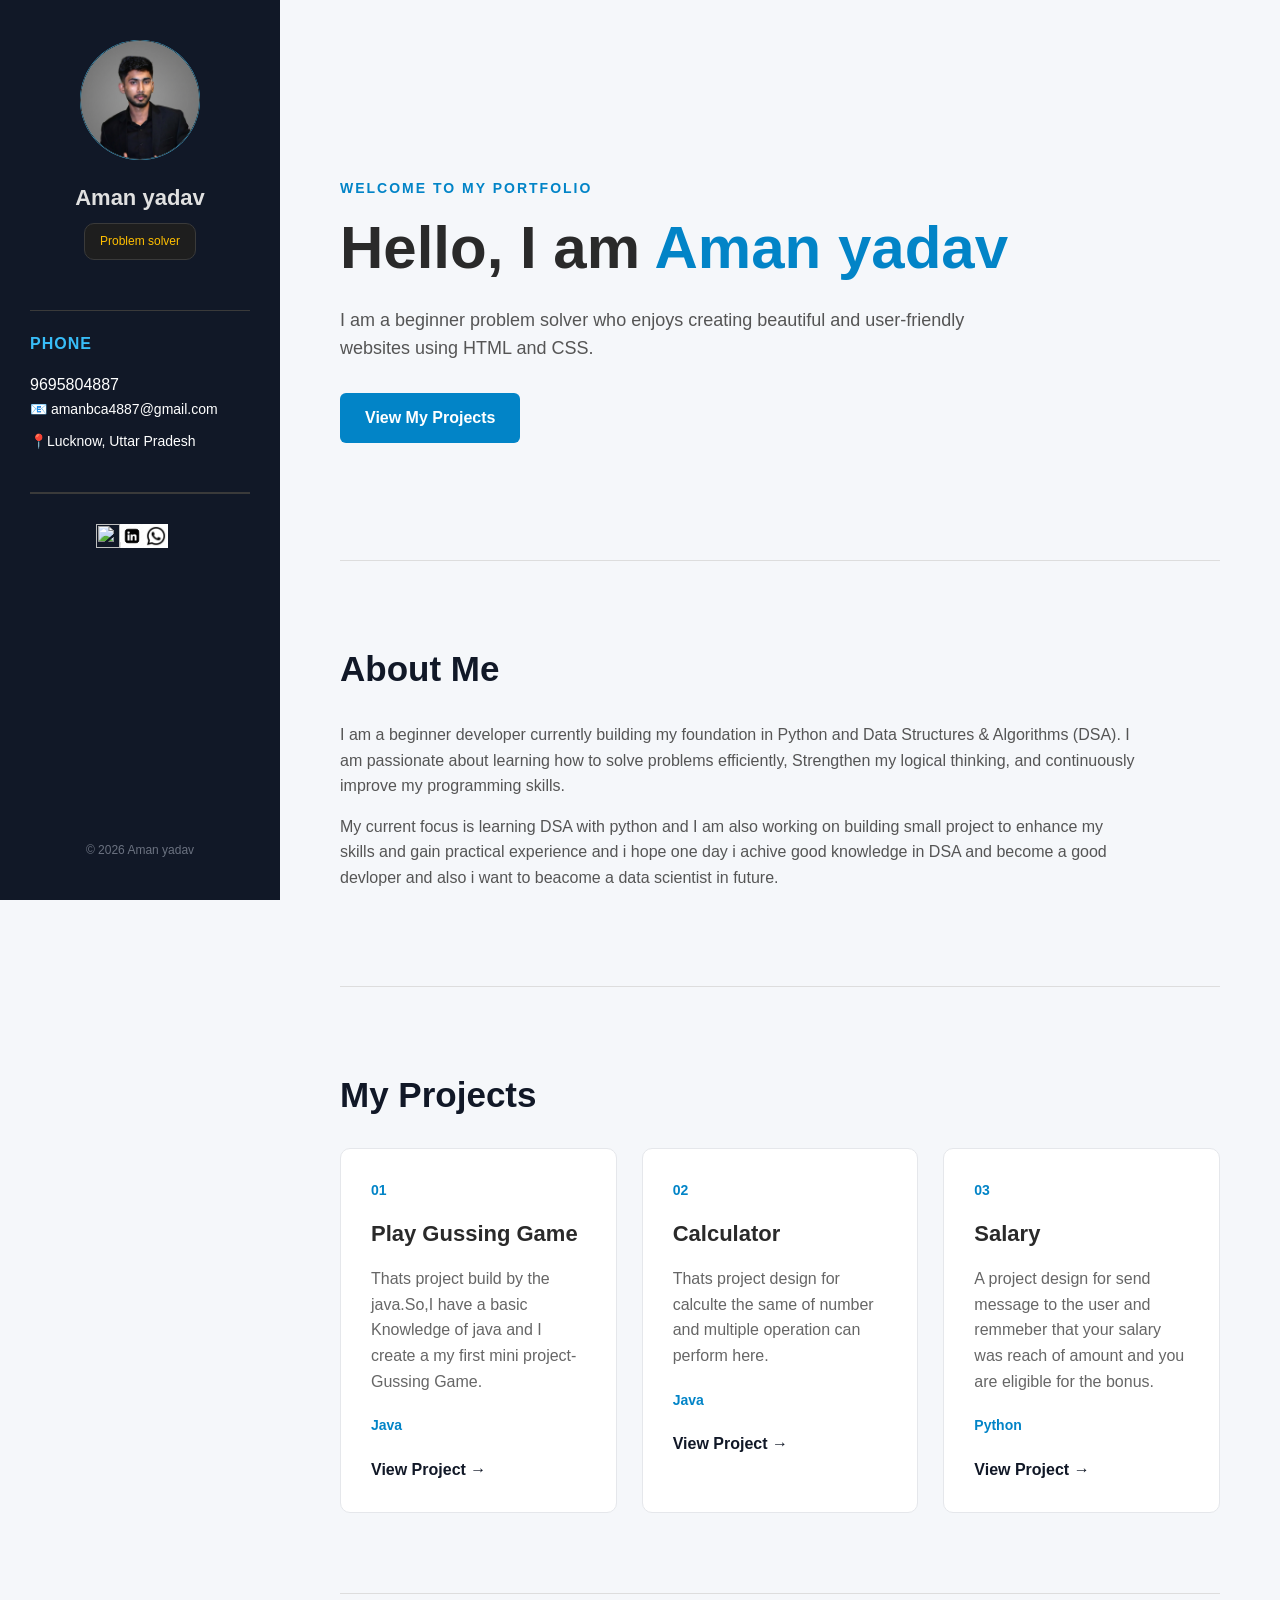
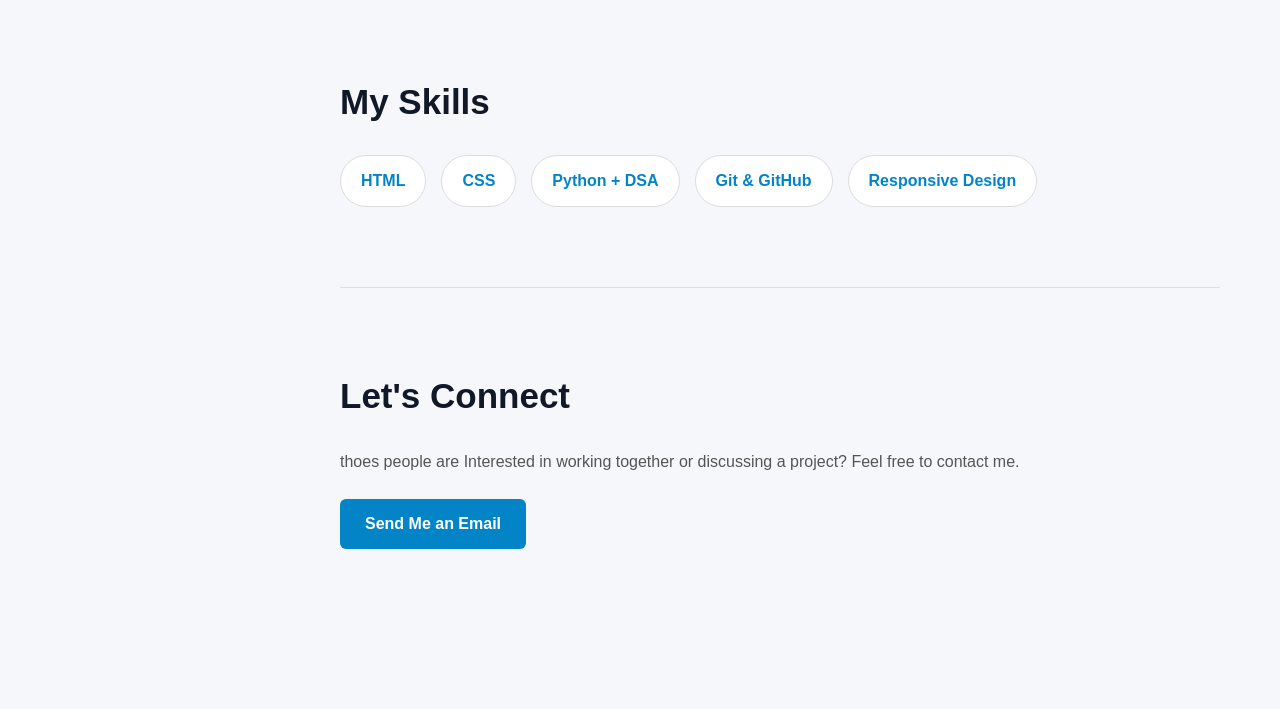
==== index.html @ 8617339e "Initial commit" ====
<!DOCTYPE html>
<html lang="en">
<head>
    <meta charset="UTF-8">
    <meta name="viewport" content="width=device-width, initial-scale=1.0">

    <title>My Portfolio</title>

    <!-- Connect CSS -->
    <link rel="stylesheet" href="style.css">
</head>

<body>

    <!-- LEFT SIDEBAR -->
    <aside class="sidebar">

        <!-- Name -->
        <div class="profile">
            <div class="profile-image">
                <img src="./aman.png" alt="profile image">
            </div>
            <h1>Aman yadav</h1>
            <p>Problem solver</p>
        </div>

        <!-- Idenification -->
        <div class="contact-info">
            <h3>Phone</h3>
                <a href="tel:9695804887">9695804887</a>
            <p>
                📧
                <a href="mailto:amanbca4887@gmail.com">
                    amanbca4887@gmail.com
                </a>
            </p>
            <p>📍Lucknow, Uttar Pradesh</p>
        </div>

        <!-- Social Media -->
         <div class="social-media">

            <a href="https://github.com/Aman1y1"><img src="https://images.seeklogo.com/logo-png/30/1/github-logo-png_seeklogo-304612.png"></a>
            <a href="https://www.linkedin.com/in/aman-yadav-132b3a354"><img src="aman.jpeg/linsvg.jpg"></a>
            <a href="https://wa.me/919695804887"><img src="aman.jpeg/whatssvg.webp"></a>
        </div>

        <footer>
            <p>© 2026 Aman yadav</p>
        </footer>

    </aside>


    <!-- MAIN CONTENT -->
    <main class="main-content">

        <!-- HOME -->
        <section class="hero">
            <p class="small-title">WELCOME TO MY PORTFOLIO</p>

            <h2>
                Hello, I am <span>Aman yadav</span>
            </h2>

            <p>
                I am a beginner problem solver who enjoys creating
                beautiful and user-friendly websites using HTML and CSS.
            </p>

            <a href="#projects" class="button">
                View My Projects
            </a>
        </section>


        <!-- ABOUT -->
        <section class="section">
            <h2>About Me</h2>

            <p>
                I am a beginner developer currently building my foundation in Python and Data Structures & Algorithms (DSA).
                I am passionate about learning how to solve problems efficiently,
                Strengthen my logical thinking, and continuously improve my programming skills.
            </p>

            <p>
                My current focus is learning DSA with python and 
                I am also working on building small project to enhance my skills and gain practical experience
                and i hope one day i achive good knowledge in DSA and become a good devloper and also i want to beacome a data scientist in future.
            </p>
        </section>


        <!-- PROJECTS -->
        <section class="section" id="projects">

            <h2>My Projects</h2>

            <div class="projects">

                <!-- Project 1 -->
                <div class="project-card">
                    <div class="project-number">01</div>

                    <h3>Play Gussing Game</h3>

                    <p>
                        Thats project build by the java.So,I have a basic Knowledge of java
                        and I create a my first mini project- Gussing Game.
                    </p>

                    <p class="technologies">
                        Java
                    </p>

                    <a href="aman.jpeg/Screenshot (31).png" class="project-link">
                    View Project →
                    </a>
                </div>


                <!-- Project 2 -->
                <div class="project-card">
                    <div class="project-number">02</div>

                    <h3>Calculator</h3>

                    <p>
                        Thats project design for calculte the same of number 
                        and multiple operation can perform here.
                    </p>

                    <p class="technologies">
                        Java
                    </p>

                    <a href="aman.jpeg/Screenshot (32).png" class="project-link">
                    View Project →
                    </a>
                </div>


                <!-- Project 3 -->
                <div class="project-card">
                    <div class="project-number">03</div>

                    <h3>Salary</h3>

                    <p>
                        A project design for send message to the user and remmeber that 
                        your salary was reach of amount and you are eligible for the bonus.  

                    </p>

                    <p class="technologies">
                        Python
                    </p>

                    <a href="aman.jpeg/Screenshot (33).png" class="project-link">
                    View Project →
                    </a>
                </div>

            </div>

        </section>


        <!-- SKILLS -->
        <section class="section">

            <h2>My Skills</h2>

            <div class="skills">

                <div class="skill">HTML</div>
                <div class="skill">CSS</div>
                <div class="skill">Python + DSA</div>
                <div class="skill">Git & GitHub</div>
                <div class="skill">Responsive Design</div>

            </div>

        </section>


        <!-- CONTACT -->
        <section class="section contact">

            <h2>Let's Connect</h2>

            <p>
                thoes people are Interested in working together or discussing a project?
                Feel free to contact me.
            </p>

            <a href="mailto:amanbca4887@gmail.com" class="button">
                Send Me an Email
            </a>

        </section>

    </main>

</body>
</html>
---- style.css ----
/* ------------------------------
   BASIC RESET
------------------------------ */

* {
    margin: 0;
    padding: 0;
    box-sizing: border-box;
}

html {
    scroll-behavior: smooth;
}

body {
    font-family: Arial, Helvetica, sans-serif;
    background-color: #f5f7fa;
    color: #2a2a2a;
    line-height: 1.6;
}


/* ------------------------------
   LEFT SIDEBAR
------------------------------ */

.sidebar {
    position: fixed;
    left: 0;
    top: 0;

    width: 280px;
    height: 100vh;

    background-color: #111827;
    color: white;

    padding: 40px 30px;

    display: flex;
    flex-direction: column;
}


/* Profile */

.profile {
    text-align: center;
    margin-bottom: 20px;
    border-radius:1px solid #3a3a3a;
}

.profile-image img{
    height:120px;
    width:120px;
    border-radius:50%;
    border:1px solid #3a3a3a;
}
.profile-image {
    width: 120px;
    height: 120px;

    margin: 0 auto 20px;

    border-radius: 50%;

    background-color: #38bdf8;
    color: #111827;

    display: flex;
    align-items: center;
    justify-content: center;

    font-size: 30px;
    font-weight: bold;
}

.profile h1 {
    color:#e0e0e0;
    font-size:22px;

}

.profile p {
    font-size:12px;
    background-color:#1e1e1e;
    border-radius:10px;
    padding:8px 15px;
    border:1px solid #3a3a3a;
    color: #FFBF00;
    display:inline-block;
    margin-top:8px;
}


/* Contact */

.contact-info{
    border-top:1px solid #3a3a3a;
    padding-top:20px;
    margin-top:30px;

}
.social-media {
    margin-bottom: 40px;
}

.sidebar h3 {
    color: #38bdf8;
    margin-bottom: 15px;
    font-size: 16px;
    text-transform: uppercase;
    letter-spacing: 1px;
}

.contact-info p {
    margin-bottom: 10px;
    font-size: 14px;
}

.contact-info a {
    color: white;
    text-decoration: none;
}

.contact-info a:hover {
    color: #38bdf8;
}


/* Social Media */

.social-media {
    margin-top:30px;
    display: flex;
    border-top:2px solid #3a3a3a;
    padding-top:20px;
    text-align:center;
}

.social-media img {
    height:24px;
    width:24px; 
    margin-top:10px;
    margin-left:275%;
}


.social-media a:hover {
    color: #38bdf8;
    padding-top: 5px;
}


/* Footer */

.sidebar footer {
    margin-top: auto;
    text-align: center;
    color: #6b7280;
    font-size: 12px;
}


/* ------------------------------
   MAIN CONTENT
------------------------------ */

.main-content {
    margin-left: 280px;
    padding: 60px;
}


/* ------------------------------
   HERO SECTION
------------------------------ */

.hero {
    min-height: 500px;

    display: flex;
    flex-direction: column;
    justify-content: center;

    max-width: 900px;
}

.small-title {
    color: #0284c7;
    font-size: 14px;
    font-weight: bold;
    letter-spacing: 2px;
    margin-bottom: 15px;
}

.hero h2 {
    font-size: 60px;
    line-height: 1.1;
    margin-bottom: 25px;
}

.hero h2 span {
    color: #0284c7;
}

.hero p:not(.small-title) {
    max-width: 650px;
    font-size: 18px;
    color: #555;
    margin-bottom: 30px;
}


/* ------------------------------
   BUTTON
------------------------------ */

.button {
    display: inline-block;

    width: fit-content;

    background-color: #0284c7;
    color: white;

    padding: 12px 25px;

    border-radius: 6px;

    text-decoration: none;
    font-weight: bold;

    transition: 0.3s;
}

.button:hover {
    background-color: #0369a1;
    transform: translateY(-2px);
}


/* ------------------------------
   SECTIONS
------------------------------ */

.section {
    max-width: 1000px;
    padding: 80px 0;
    border-top: 1px solid #ddd;
}

.section h2 {
    font-size: 35px;
    margin-bottom: 25px;
    color: #111827;
}

.section > p {
    max-width: 800px;
    color: #555;
    margin-bottom: 15px;
}


/* ------------------------------
   PROJECTS
------------------------------ */

.projects {
    display: grid;

    grid-template-columns:
        repeat(3, 1fr);

    gap: 25px;
}

.project-card {
    background-color: white;

    padding: 30px;

    border-radius: 10px;

    border: 1px solid #e5e7eb;

    transition: 0.3s;
}

.project-card:hover {
    transform: translateY(-8px);

    box-shadow:
        0 15px 30px rgba(0, 0, 0, 0.1);
}

.project-number {
    color: #0284c7;
    font-size: 14px;
    font-weight: bold;
    margin-bottom: 15px;
}

.project-card h3 {
    font-size: 22px;
    margin-bottom: 15px;
}

.project-card p {
    color: #666;
    margin-bottom: 20px;
}

.project-card .technologies {
    color: #0284c7;
    font-size: 14px;
    font-weight: bold;
}

.project-link {
    color: #111827;
    text-decoration: none;
    font-weight: bold;
}

.project-link:hover {
    color: #0284c7;
}


/* ------------------------------
   SKILLS
------------------------------ */

.skills {
    display: flex;
    flex-wrap: wrap;
    gap: 15px;
}

.skill {
    background-color: white;

    padding: 12px 20px;

    border: 1px solid #ddd;
    border-radius: 30px;

    color: #0284c7;

    font-weight: bold;
}


/* ------------------------------
   CONTACT
------------------------------ */

.contact {
    padding-bottom: 100px;
}

.contact p {
    margin-bottom: 25px;
}


/* ------------------------------
   RESPONSIVE DESIGN
------------------------------ */

@media (max-width: 900px) {

    .sidebar {
        position: relative;

        width: 100%;
        height: auto;

        padding: 30px;
    }

    .sidebar footer {
        margin-top: 30px;
    }

    .main-content {
        margin-left: 0;
        padding: 40px 25px;
    }

    .hero {
        min-height: 400px;
    }

    .hero h2 {
        font-size: 45px;
    }

    .projects {
        grid-template-columns: 1fr 1fr;
    }
}


@media (max-width: 600px) {

    .hero h2 {
        font-size: 36px;
    }

    .section h2 {
        font-size: 30px;
    }

    .projects {
        grid-template-columns: 1fr;
    }

    .main-content {
        padding: 25px 20px;
    }
}
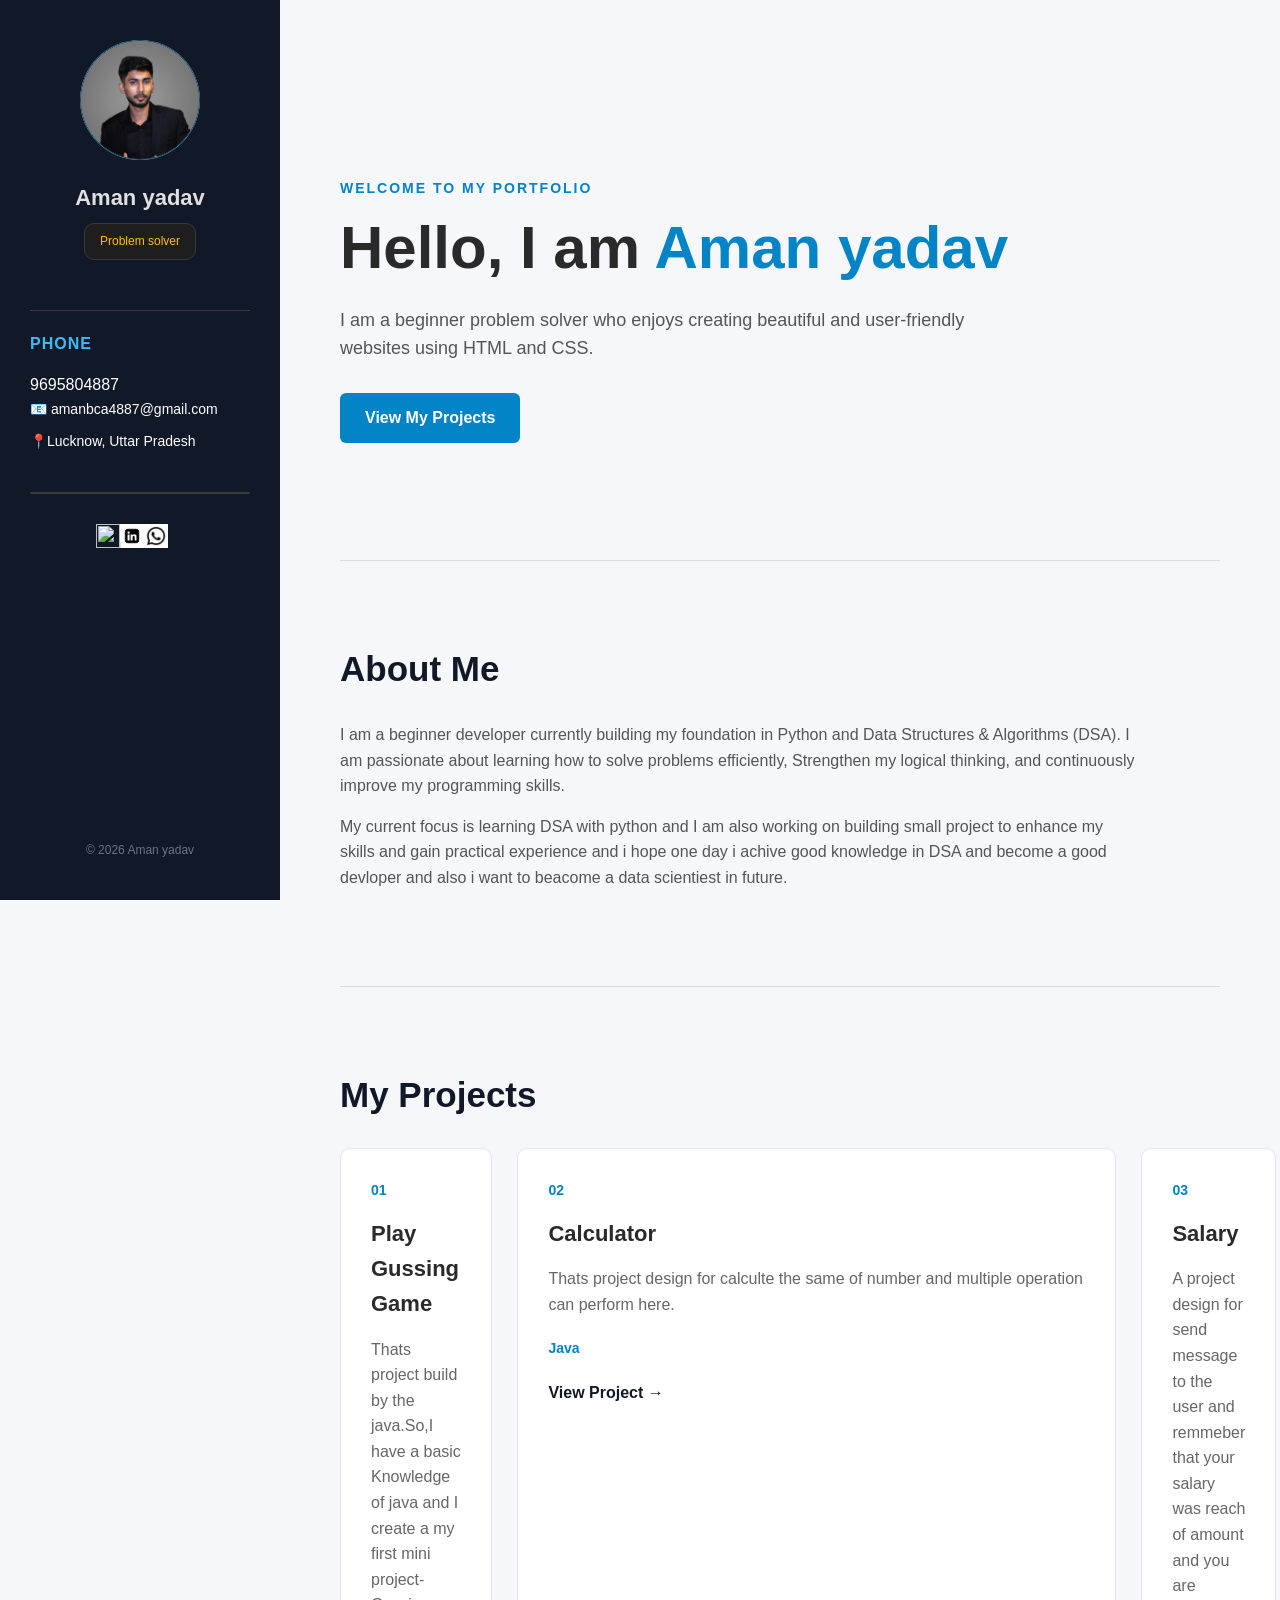
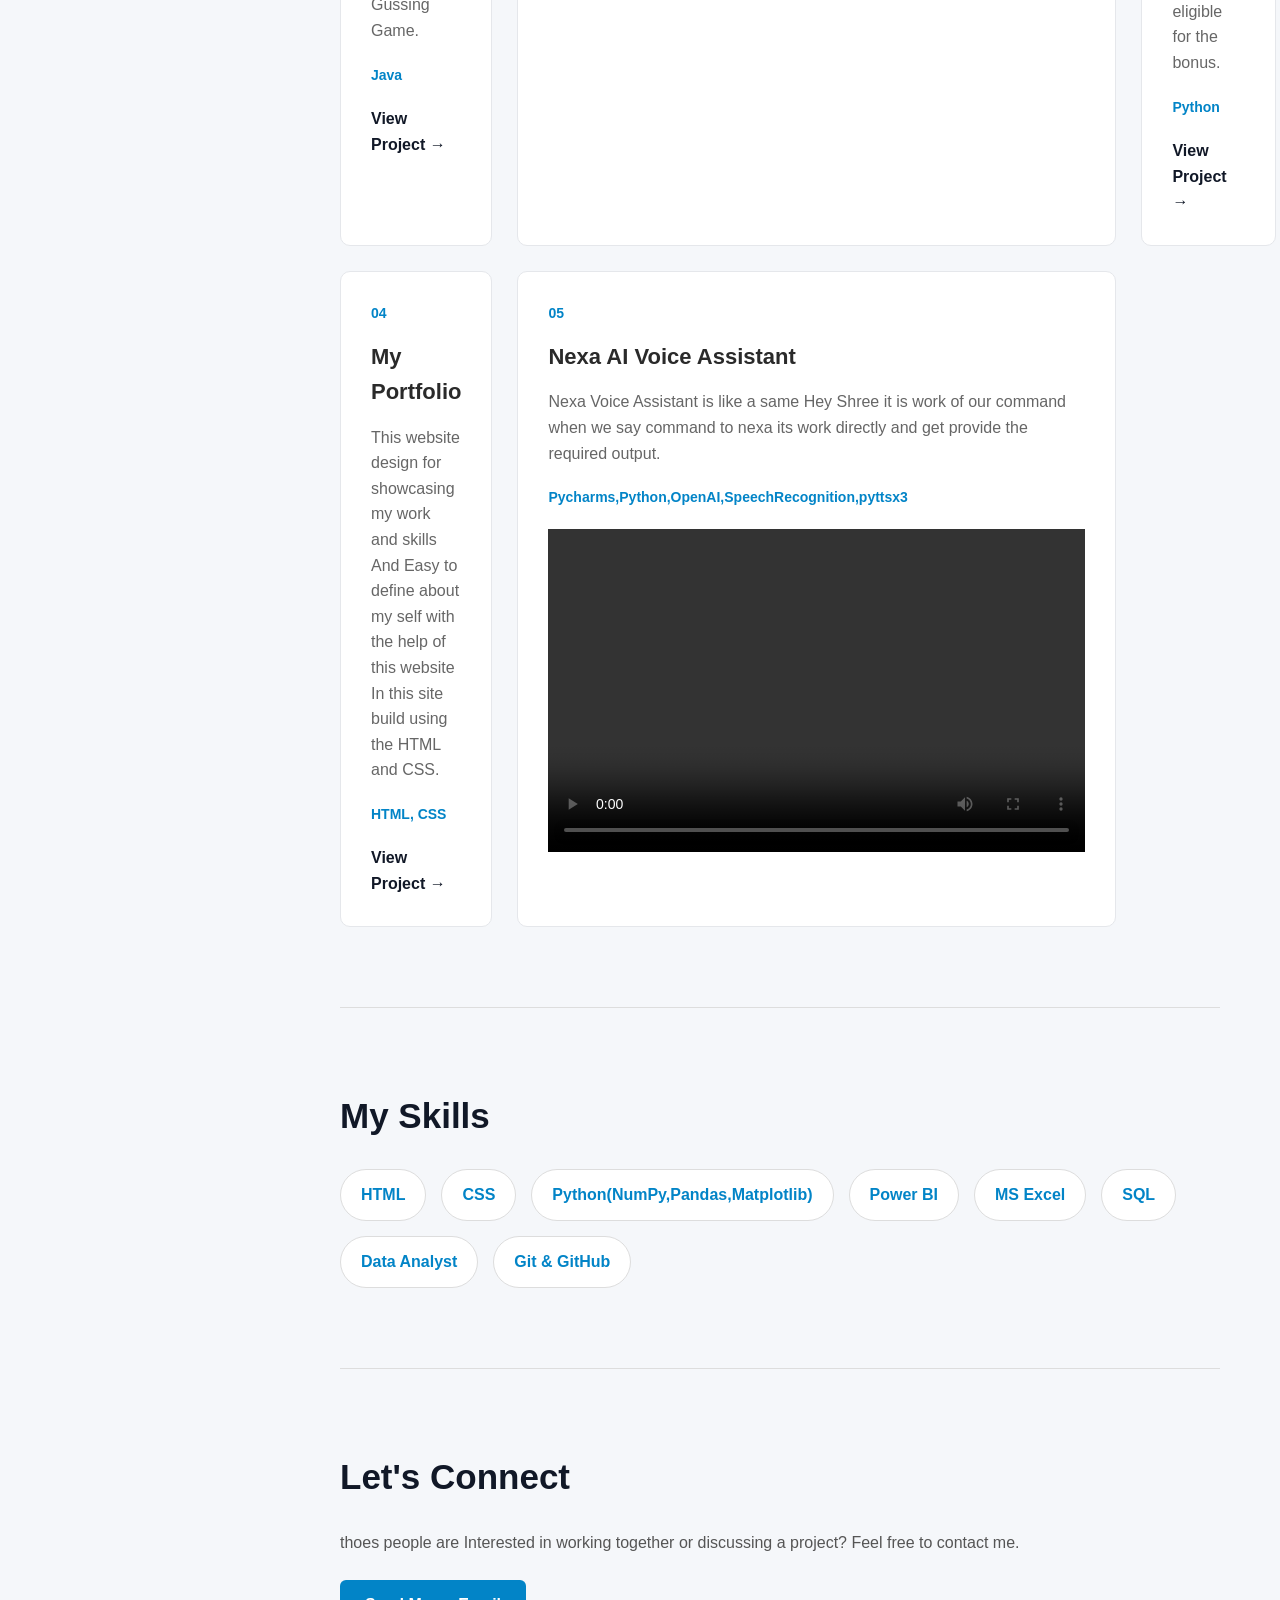
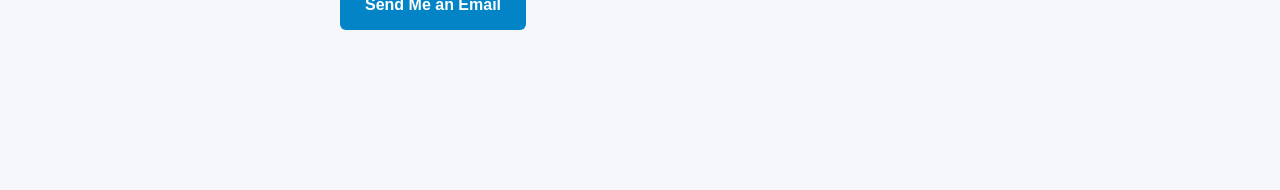
==== commit 05b7c5b3: "updateed portfolio" ====
--- a/index.html
+++ b/index.html
@@ -38,7 +38,7 @@
         </div>
 
         <!-- Social Media -->
-         <div class="social-media">
+        <div class="social-media">
 
             <a href="https://github.com/Aman1y1"><img src="https://images.seeklogo.com/logo-png/30/1/github-logo-png_seeklogo-304612.png"></a>
             <a href="https://www.linkedin.com/in/aman-yadav-132b3a354"><img src="aman.jpeg/linsvg.jpg"></a>
@@ -87,7 +87,7 @@
             <p>
                 My current focus is learning DSA with python and 
                 I am also working on building small project to enhance my skills and gain practical experience
-                and i hope one day i achive good knowledge in DSA and become a good devloper and also i want to beacome a data scientist in future.
+                and i hope one day i achive good knowledge in DSA and become a good devloper and also i want to beacome a data scientiest in future.
             </p>
         </section>
 
@@ -161,6 +161,50 @@
                     View Project →
                     </a>
                 </div>
+                
+                <!-- Project 4 -->
+                <div class="project-card">
+                    <div class="project-number">04</div>
+
+                    <h3>My Portfolio</h3>
+
+                    <p>
+                        This website design for showcasing my work and skills
+                    And Easy to define about my self with the help of this website
+                    In this site build using the HTML and CSS.  
+
+                    </p>
+
+                    <p class="technologies">
+                        HTML, CSS
+                    </p>
+
+                    <a href=" https://aman-web-ruby.vercel.app/" class="project-link">
+                    View Project →
+                    </a>
+                </div>
+
+                <!-- Project 5 -->
+                <div class="project-card">
+                    <div class="project-number">05</div>
+
+                    <h3>Nexa AI Voice Assistant</h3>
+
+                    <p>
+                        Nexa Voice Assistant is like a same Hey Shree it is work of our command 
+                    when we say command to nexa its work directly and get provide the required output.  
+
+                    </p>
+
+                    <p class="technologies">
+                        Pycharms,Python,OpenAI,SpeechRecognition,pyttsx3
+                    </p>
+                    
+                    <video width="537" height="323" controls>
+                        <source src="./1014.mp4" type="video/mp4">
+                    </video>
+                </div>
+
 
             </div>
 
@@ -176,10 +220,12 @@
 
                 <div class="skill">HTML</div>
                 <div class="skill">CSS</div>
-                <div class="skill">Python + DSA</div>
-                <div class="skill">Git & GitHub</div>
-                <div class="skill">Responsive Design</div>
-
+                <div class="skill">Python(NumPy,Pandas,Matplotlib)</div>
+                <div class="skill">Power BI</div>
+                <div class="skill">MS Excel</div>
+                <div class="skill">SQL</div>
+                <div class="skill">Data Analyst</div>
+                <div class="skill">Git & GitHub</div>                       
             </div>
 
         </section>
